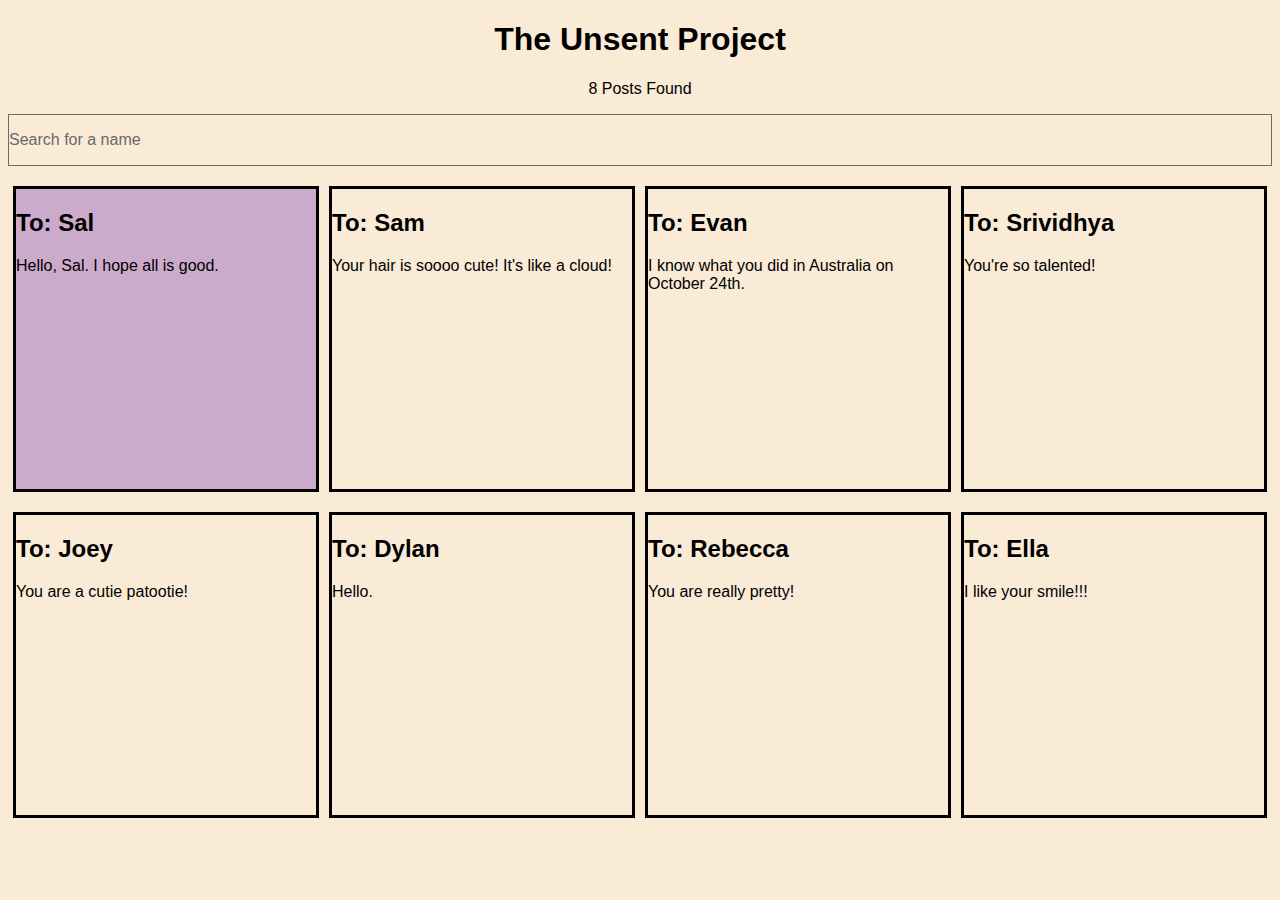
==== flexbox/index.html @ 309c444b "update" ====
<!DOCTYPE html> 
<html> 
<head> 
	<title>The Unsent Project</title> 
	<link rel="stylesheet" href="style.css">
</head> 
<body>
    <h1>The Unsent Project</h1>
    <p style="display:flex; justify-content:center;">8 Posts Found</p>
    <div id="query">
        <p style="color: dimgrey;">Search for a name</p>
    </div>
    <div id="container" >
        <div id="b1" class="cards">
          <h2>To: Sal</h2>
          <p>Hello, Sal. I hope all is good.</p>
      </div>
        <div id="b2" class="cards">
          <h2>To: Sam</h2>
          <p>Your hair is soooo cute! It's like a cloud!</p>
        </div>
        <div id="b3" class="cards">
          <h2>To: Evan</h2>
          <p>I know what you did in Australia on October 24th.</p>
        </div>
        <div id="b4" class="cards">
          <h2>To: Srividhya</h2>
          <p>You're so talented!</p>
        </div>
        <div id="b5" class="cards">
            <h2>To: Joey</h2>
        <p>You are a cutie patootie!</p>
          </div>
          <div id="b6" class="cards">
            <h2>To: Dylan</h2>
            <p>Hello.</p>
          </div>
          <div id="b7" class="cards">
            <h2>To: Rebecca</h2>
            <p>You are really pretty!</p>
          </div>
          <div id="b8" class="cards">
              <h2>To: Ella</h2>
          <p>I like your smile!!!</p>
            </div>
        </div>
</body> 
</html>
---- flexbox/style.css ----
h1{
    display: flex;
    justify-content: center;
}

body{
    background-color: antiquewhite;
    font-family: Arial, Helvetica, sans-serif;
}

#query{
    border-style: solid;
    border-color: dimgrey;
    border-width: thin;
    justify-content: flex-start;
    display: flex;
    height: 50px;
}

#container {
    display: flex;
    flex-direction: row;
    justify-content:space-around;
    flex-wrap: wrap;
    align-items: center;
}

.cards {
    border-style: solid;
    border-color: black;
    border-width: medium;
    margin-top: 20px;
    margin-left: 2.5px;
    margin-right: 2.5px;
    width: 300px;
    height: 300px;
}

#b1{
    background-color: #CCAACC;
}
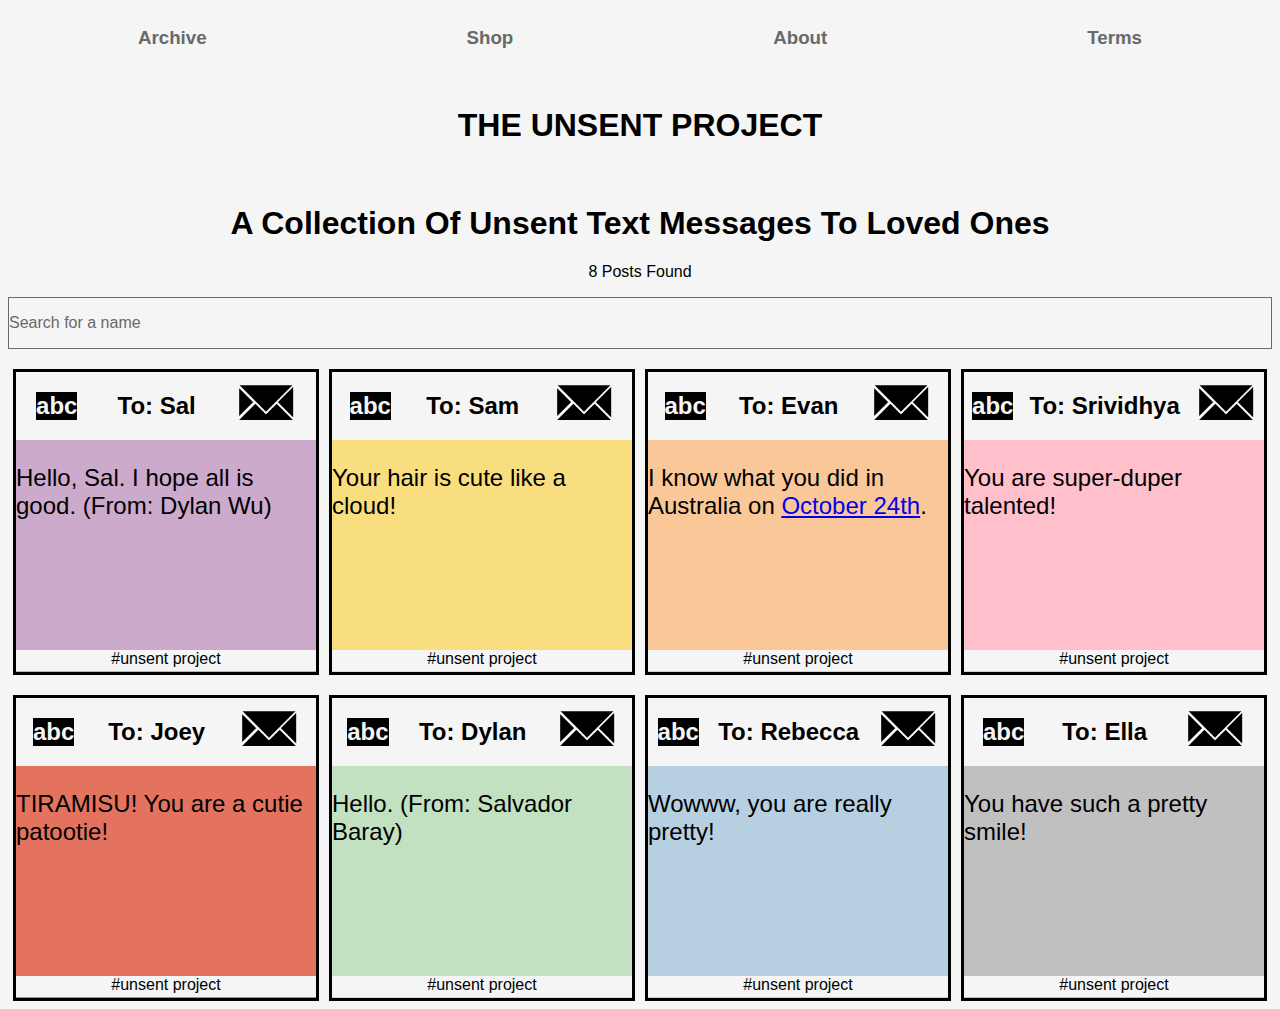
==== commit 3130cbd1: "unsent project revised" ====
--- a/flexbox/index.html
+++ b/flexbox/index.html
@@ -5,43 +5,182 @@
 	<link rel="stylesheet" href="style.css">
 </head> 
 <body>
-    <h1>The Unsent Project</h1>
+  <div id="info">
+    <h3>Archive</h3>
+    <h3>Shop</h3>
+    <h3>About</h3>
+    <h3>Terms</h3>
+  </div>
+  <br>
+    <h1>THE UNSENT PROJECT</h1>
+    <br>
+      <h1>A Collection Of Unsent Text Messages To Loved Ones</h1>
     <p style="display:flex; justify-content:center;">8 Posts Found</p>
     <div id="query">
         <p style="color: dimgrey;">Search for a name</p>
     </div>
     <div id="container" >
         <div id="b1" class="cards">
-          <h2>To: Sal</h2>
-          <p>Hello, Sal. I hope all is good.</p>
+          <div class="pic">
+            <h2 style="color: whitesmoke; background-color: black;">abc</h2>
+            <h2>To: Sal</h2>
+            <img src="Adobe Express - file.png">
+          </div>
+          <div class="submit">
+          <p>Hello, Sal. I hope all is good. (From: Dylan Wu)</p>
+          </div>
+          <br>
+          <br>
+          <br>
+          <br>
+          <br>
+          <div class="place">
+            <p>#unsent project</p>
+          </div>
       </div>
+
+
+
         <div id="b2" class="cards">
-          <h2>To: Sam</h2>
-          <p>Your hair is soooo cute! It's like a cloud!</p>
+          <div class="pic">
+            <h2 style="color: whitesmoke; background-color: black;">abc</h2>
+            <h2>To: Sam</h2>
+            <img src="Adobe Express - file.png">
+          </div>
+          <div class="submit">
+          <p>Your hair is cute like a cloud!</p>
         </div>
+        <br>
+        <br>
+        <br>
+        <br>
+        <br>
+          <div class="place">
+        <p>#unsent project</p>
+          </div>
+        </div>
+
+
+
         <div id="b3" class="cards">
-          <h2>To: Evan</h2>
-          <p>I know what you did in Australia on October 24th.</p>
+          <div class="pic">
+            <h2 style="color: whitesmoke; background-color: black;">abc</h2>
+            <h2>To: Evan</h2>
+            <img src="Adobe Express - file.png">
+          </div>
+          <div class="submit">
+          <p>I know what you did in Australia on <a href="https://www.worldkangarooday.org/">October 24th</a>.</p>
+          </div>
+          <br>
+          <br>
+          <br>
+          <br>
+          <br>
+          <div class="place">
+        <p>#unsent project</p>
+          </div>
         </div>
+
+
+
         <div id="b4" class="cards">
-          <h2>To: Srividhya</h2>
-          <p>You're so talented!</p>
+          <div class="pic">
+            <h2 style="color: whitesmoke; background-color: black;">abc</h2>
+            <h2>To: Srividhya</h2>
+            <img src="Adobe Express - file.png">
+          </div>
+          <div class="submit">
+          <p>You are super-duper talented!</p>
+          </div>
+          <br>
+          <br>
+          <br>
+          <br>
+          <br>
+          <div class="place">
+        <p>#unsent project</p>
+          </div>
         </div>
+
+
+
         <div id="b5" class="cards">
+          <div class="pic">
+            <h2 style="color: whitesmoke; background-color: black;">abc</h2>
             <h2>To: Joey</h2>
-        <p>You are a cutie patootie!</p>
+            <img src="Adobe Express - file.png">
           </div>
+          <div class="submit">
+            <p>TIRAMISU! You are a cutie patootie!</p>
+            </div>
+            <br>
+            <br>
+            <br>
+            <br>
+            <br>
+          <div class="place">
+        <p>#unsent project</p>
+          </div>
+          </div>
+
+
+
           <div id="b6" class="cards">
-            <h2>To: Dylan</h2>
-            <p>Hello.</p>
+            <div class="pic">
+              <h2 style="color: whitesmoke; background-color: black;">abc</h2>
+              <h2>To: Dylan</h2>
+              <img src="Adobe Express - file.png">
+            </div>
+            <div class="submit">
+              <p>Hello. (From: Salvador Baray)</p>
+              </div>
+              <br>
+              <br>
+              <br>
+              <br>
+              <br>
+            <div class="place">
+          <p>#unsent project</p>
+            </div>
           </div>
+
+
+
           <div id="b7" class="cards">
-            <h2>To: Rebecca</h2>
-            <p>You are really pretty!</p>
+            <div class="pic">
+              <h2 style="color: whitesmoke; background-color: black;">abc</h2>
+              <h2>To: Rebecca</h2>
+              <img src="Adobe Express - file.png">
+            </div>
+            <div class="submit">
+              <p>Wowww, you are really pretty!</p>
+              </div>
+              <br>
+              <br>
+              <br>
+              <br>
+              <br>
+            <div class="place">
+          <p>#unsent project</p>
+            </div>
           </div>
           <div id="b8" class="cards">
+            <div class="pic">
+              <h2 style="color: whitesmoke; background-color: black;">abc</h2>
               <h2>To: Ella</h2>
-          <p>I like your smile!!!</p>
+              <img src="Adobe Express - file.png">
+            </div>
+            <div class="submit">
+              <p>You have such a pretty smile!</p>
+              </div>
+              <br>
+              <br>
+              <br>
+              <br>
+              <br>
+            <div class="place">
+          <p>#unsent project</p>
+            </div>
             </div>
         </div>
 </body> 
--- a/flexbox/style.css
+++ b/flexbox/style.css
@@ -4,8 +4,14 @@
 }
 
 body{
-    background-color: antiquewhite;
+    background-color: whitesmoke;
     font-family: Arial, Helvetica, sans-serif;
+}
+
+#info{
+    display: flex;
+    justify-content: space-around;
+    color: dimgrey
 }
 
 #query{
@@ -36,6 +42,55 @@
     height: 300px;
 }
 
+.submit{
+    font-size: x-large;
+}
+
 #b1{
     background-color: #CCAACC;
 }
+
+#b2{
+    background-color: #F8DE7E;
+}
+
+#b3{
+    background-color: #FAC898;
+}
+
+#b4{
+    background-color: #FFC0CB;
+}
+
+#b5{
+	background-color: #E3735E;
+}
+
+#b6{
+    background-color: 	#C1E1C1;
+}
+
+#b7{
+   background-color: #B6D0E2;
+}
+
+#b8{
+    background-color: #C0C0C0;
+}
+
+img{
+    width: 20%;
+    height: 20%;
+}
+
+.pic{
+    background-color: whitesmoke;
+    display:flex;
+    justify-content: space-around;
+}
+
+.place{
+    height: 21px;
+    background-color: whitesmoke;
+    text-align: center;
+}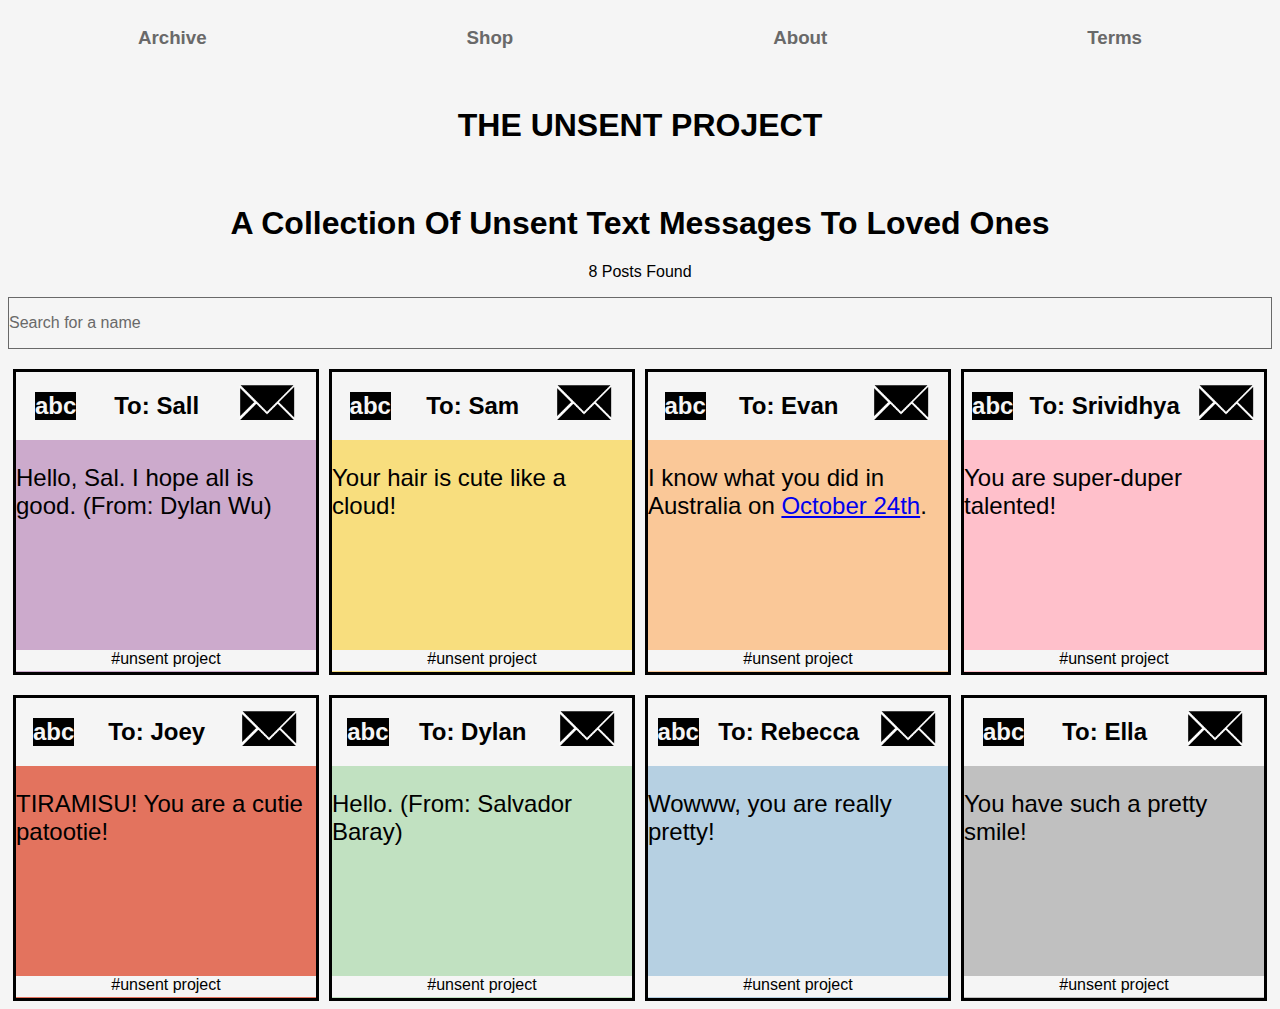
==== commit 90ac7197: "update" ====
--- a/flexbox/index.html
+++ b/flexbox/index.html
@@ -23,7 +23,7 @@
         <div id="b1" class="cards">
           <div class="pic">
             <h2 style="color: whitesmoke; background-color: black;">abc</h2>
-            <h2>To: Sal</h2>
+            <h2>To: Sall</h2>
             <img src="Adobe Express - file.png">
           </div>
           <div class="submit">
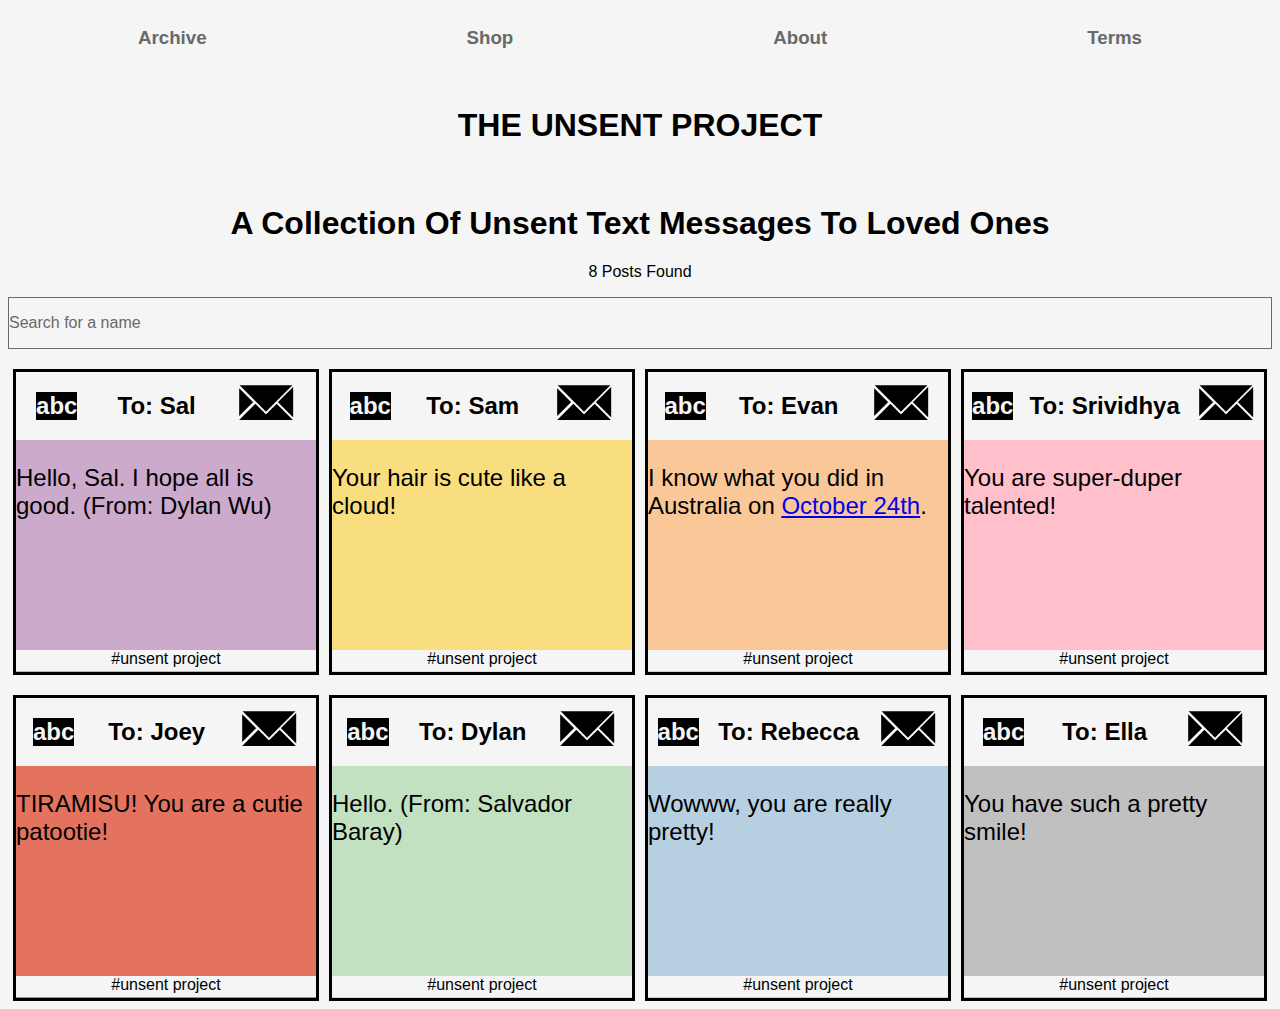
==== commit 4494c4db: "fixed" ====
--- a/flexbox/index.html
+++ b/flexbox/index.html
@@ -23,7 +23,7 @@
         <div id="b1" class="cards">
           <div class="pic">
             <h2 style="color: whitesmoke; background-color: black;">abc</h2>
-            <h2>To: Sall</h2>
+            <h2>To: Sal</h2>
             <img src="Adobe Express - file.png">
           </div>
           <div class="submit">
